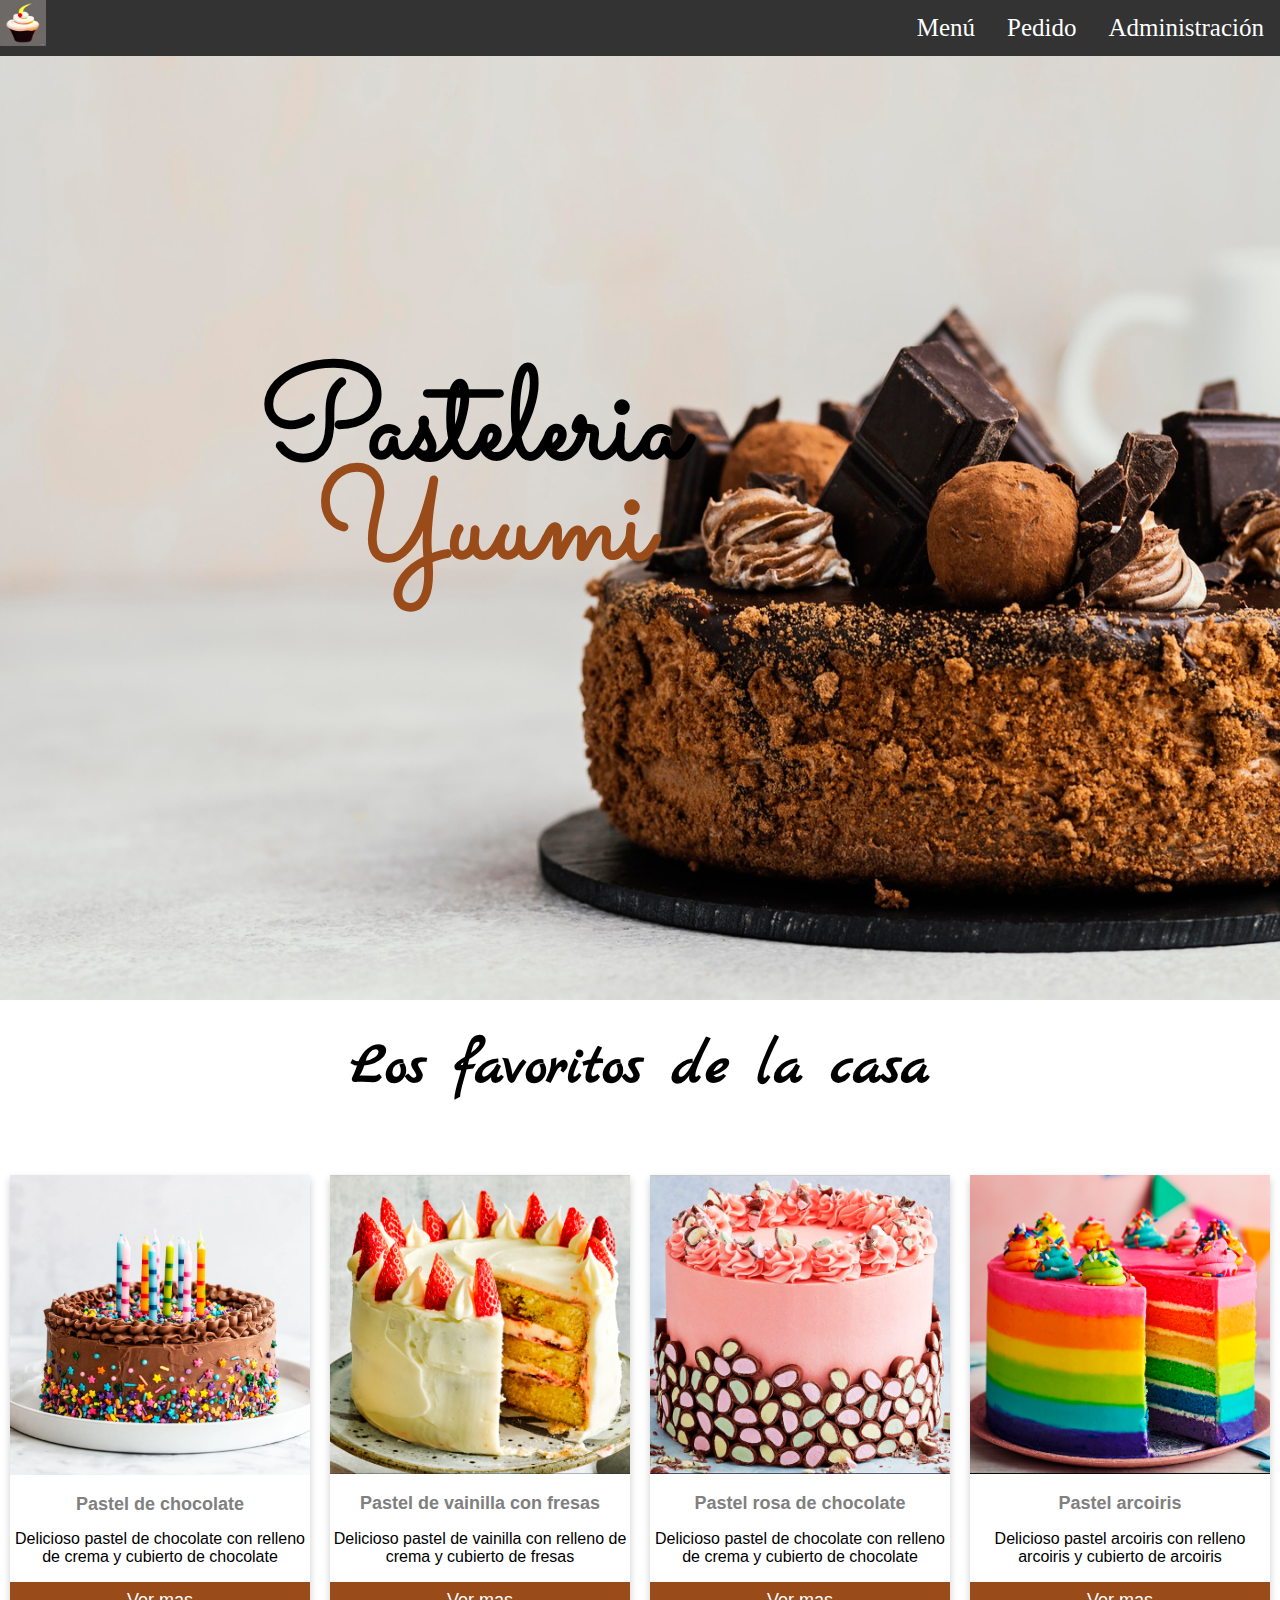
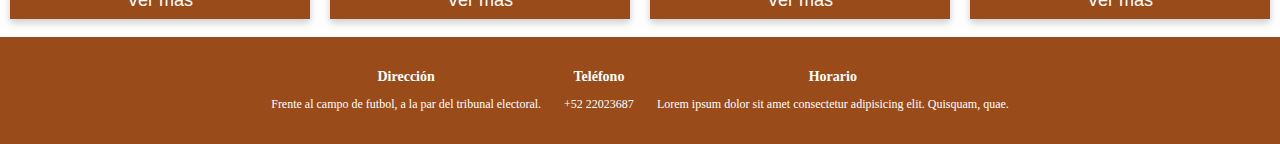
==== index.html @ 7bfe8bc9 "Practica Pasteleria" ====
<!DOCTYPE html>
<html lang="en">
<head>
    <meta charset="UTF-8">
    <meta http-equiv="X-UA-Compatible" content="IE=edge">
    <meta name="viewport" content="width=device-width, initial-scale=1.0">
    <link rel="stylesheet" href="./src/css/style.css">
    <!-- fonts -->
    <link rel="preconnect" href="https://fonts.googleapis.com">
    <link rel="preconnect" href="https://fonts.gstatic.com" crossorigin>
    <link href="https://fonts.googleapis.com/css2?family=Sacramento&display=swap" rel="stylesheet">
    <link href="https://fonts.googleapis.com/css2?family=Marck+Script&family=Sacramento&display=swap" rel="stylesheet">
    <title>Pasteleria Yuumi</title>
</head>
<body>
    <section class="banner">
        <nav class="fill">
            <ul class="horizontal">
                <li><img class="logo" src="src/img/logo.png" alt=""></li>
                <li><a href="src/view/admon.html">Administración</a></li>
                <li><a href="src/view/pedido.html">Pedido</a></li>
                <li><a href="./">Menú</a></li>
            </ul>          
        </nav>
       <h1 class="textoBanner">&emsp;&emsp;Pasteleria</h1>
       <h1 class="textoBanner1">&emsp;&emsp;&nbsp;&nbsp;Yuumi</h1>
    </section>
    <section>
        <h1 class="title middle">Los favoritos de la casa</h1>
        <div class="card-section">
            <!-- card 1-->
            <div class="card">
                <img class="card-img" src="src/img/pastel1.png" alt="">
                <h2 class="card-title">Pastel de chocolate</h2>
                <class="card-text">Delicioso pastel de chocolate con relleno de crema y cubierto de chocolate</p>
                <button class="card-btn">Ver mas</button>
            </div>
            <!-- card 2-->
            <div class="card">
                <img class="card-img" src="src/img/pastel2.png" alt="">
                <h2 class="card-title">Pastel de vainilla con fresas</h2>
                <p class="card-text">Delicioso pastel de vainilla con relleno de crema y cubierto de fresas</p>
                <button class="card-btn">Ver mas</button>
            </div>
            <!-- card 3-->
            <div class="card">
                <img class="card-img" src="src/img/pastel3.png" alt="">
                <h2 class="card-title">Pastel rosa de chocolate</h2>
                <p class="card-text">Delicioso pastel de chocolate con relleno de crema y cubierto de chocolate</p>
                <button class="card-btn">Ver mas</button>
            </div>
            <!-- card 4-->
            <div class="card">
                <img class="card-img" src="src/img/pastel4.png" alt="">
                <h2 class="card-title">Pastel arcoiris</h2>
                <p class="card-text">Delicioso pastel arcoiris con relleno arcoiris y cubierto de arcoiris</p>
                <button class="card-btn">Ver mas</button>
            </div>
    
        </div>
    </section>
    <br>
    <footer>
        <!-- Direction, Phone and opening hours -->
        <div class="footer-info">
            <div class="footer-info-item">
                <h2 class="footer-info-title">Dirección</h2>
                <p class="footer-info-text">Frente al campo de futbol, a la par del tribunal electoral.</p>
            </div>
            <div class="footer-info-item">
                <h2 class="footer-info-title">Teléfono</h2>
                <p class="footer-info-text">+52 22023687</p>
            </div>
            <div class="footer-info-item">
                <h2 class="footer-info-title">Horario</h2>
                <p class="footer-info-text">Lorem ipsum dolor sit amet consectetur adipisicing elit. Quisquam, quae.</p>
            </div>
    </footer>
</body>
</html>
---- src/css/style.css ----
html {
    min-height: 100%;
    position: relative;
}
body {
    margin: 0;
    margin-bottom: 40px;
}
footer {
    background-color: black;
    position: absolute;
    bottom: 0;
    width: 100%;
    height: 40px;
    color: white;
}

.title{
    font-size: 60px;
    text-align: center;
    margin-top: 10px;
    font-family: 'Marck Script', cursive;
}

.subtitle{
    font-size: 30px;
    text-align: center;
    margin-top: 10px;
    font-family: 'Marck Script', cursive;
}


/* Navbar */
.logo{
    float: left;
    width: 46px;
}

ul.horizontal {
    list-style-type: none;
    margin: 0;
    padding: 0;
    overflow: hidden;
    background-color: #333;
}

ul.horizontal li a {
    display: block;
    color: white;
    text-align: center;
    padding: 14px 16px;
    text-decoration: none;
    float: right;
    font-size: 25px;
}

/* Banner */

.banner{
    width: 100%;
    margin-bottom: 30px;
    background-image: url('/src/img/banner.png');
    background-size: cover;
    background-position: center;
    height: 1000px;    
}

.textoBanner{
    position: absolute;
    margin-top: 280px;
    width: 100%;
    font-size: 130px;
    font-family: 'Sacramento', cursive;
}
.textoBanner1{
    position: absolute;
    margin-top: 380px;
    width: 100%;
    font-size: 130px;
    color: #9a4b1a;
    font-family: 'Sacramento', cursive;
}

/* card */
.card-section{
    margin: 0 auto;
    width: 100%;
    display: flex;
    flex-wrap: wrap;
    justify-content: space-between;
}

.card {
    box-shadow: 0 4px 8px 0 rgba(0, 0, 0, 0.2);
    max-width: 300px;
    margin: auto;
    margin-top: 30px;
    text-align: center;
    font-family: arial;
}

.card:hover {
    box-shadow: 0 8px 16px 0 rgba(0, 0, 0, 0.2);
}

.card-img{
    width: 100%;
}

.card-title {
    color: grey;
    font-size: 18px;
}

.card-text {
    font-size: 16px;
}

.card-btn {
    border: none;
    outline: 0;
    display: inline-block;
    padding: 8px;
    color: white;
    background-color: #9a4b1a;
    text-align: center;
    cursor: pointer;
    width: 100%;
    font-size: 18px;
}

.card-btn:hover, a:hover {
    opacity: 0.7;
}

/* Form */

.form{
    margin: 0 auto;
    width: 50%;
    display: flex;
    flex-wrap: wrap;
    justify-content: space-between;
}

.user-details{
    width: 100%;
    margin: 0 auto;
}

.details{
    width: 100%;
    display: flex;
    flex-wrap: wrap;
    justify-content: space-between;
}

.button{
    border: none;
    outline: 0;
    display: inline-block;
    padding: 8px;
    color: white;
    background-color: #9a4b1a;
    text-align: center;
    cursor: pointer;
    width: 100%;
    font-size: 18px;
    margin-top: 10px;
}

.input-box input{
    width: 100%;
    padding: 10px;
    font-size: 16px;
    color: #333;
    margin-bottom: 5px;
    border: none;
    border-bottom: 1px solid #9a4b1a;
    outline: none;
    background: transparent;
}

.input-box label{
    position: absolute;
    top: 0;
    left: 0;
    padding: 10px 0;
    font-size: 16px;
    color: #999;
    pointer-events: none;
    transition: .5s;
}

.input-box input:focus ~ label,
.input-box input:valid ~ label{
    top: -18px;
    left: 0;
    color: #9a4b1a;
    font-size: 12px;
}

.detailCheck{
    font-size: 20px;
    margin: 10px;
}

.sabores label{
    font-size: 20px;
    margin-right: 10px;
}

.adornos label{
    font-size: 20px;
    margin-right: 10px;
}

/* Tablas */

.flex{
    display: flex;
    flex-wrap: wrap;
    justify-content: space-around;
}

.flex2{
    display: flex;
    flex-wrap: wrap;
    justify-content: space-evenly;
}

.tabla {
    border-collapse: collapse;
    margin: 25px 0;
    font-size: 0.9em;
    font-family: sans-serif;
    box-shadow: 0 0 20px rgba(0, 0, 0, 0.15);
}

.tabla thead tr {
    background-color: #009879;
    color: #ffffff;
    text-align: left;
}

.tabla th,
.tabla td {
    padding: 12px 15px;
}

.tabla tbody tr {
    border-bottom: 1px solid #dddddd;
}

.tabla tbody tr:nth-of-type(even) {
    background-color: #f3f3f3;
}

.tabla tbody tr:last-of-type {
    border-bottom: 2px solid #009879;
}

/* Footer */
.footer-info{
    background-color: #9a4b1a;
    color: white;
    padding: 20px;
    text-align: center;
    font-size: 12px;
}

.footer-info-item{
    display: inline-block;
    margin: 0 10px;
}

.footer-info-title{
    font-size: 14px;
    font-weight: bold;
}

.footer-info-text{
    font-size: 12px;
}
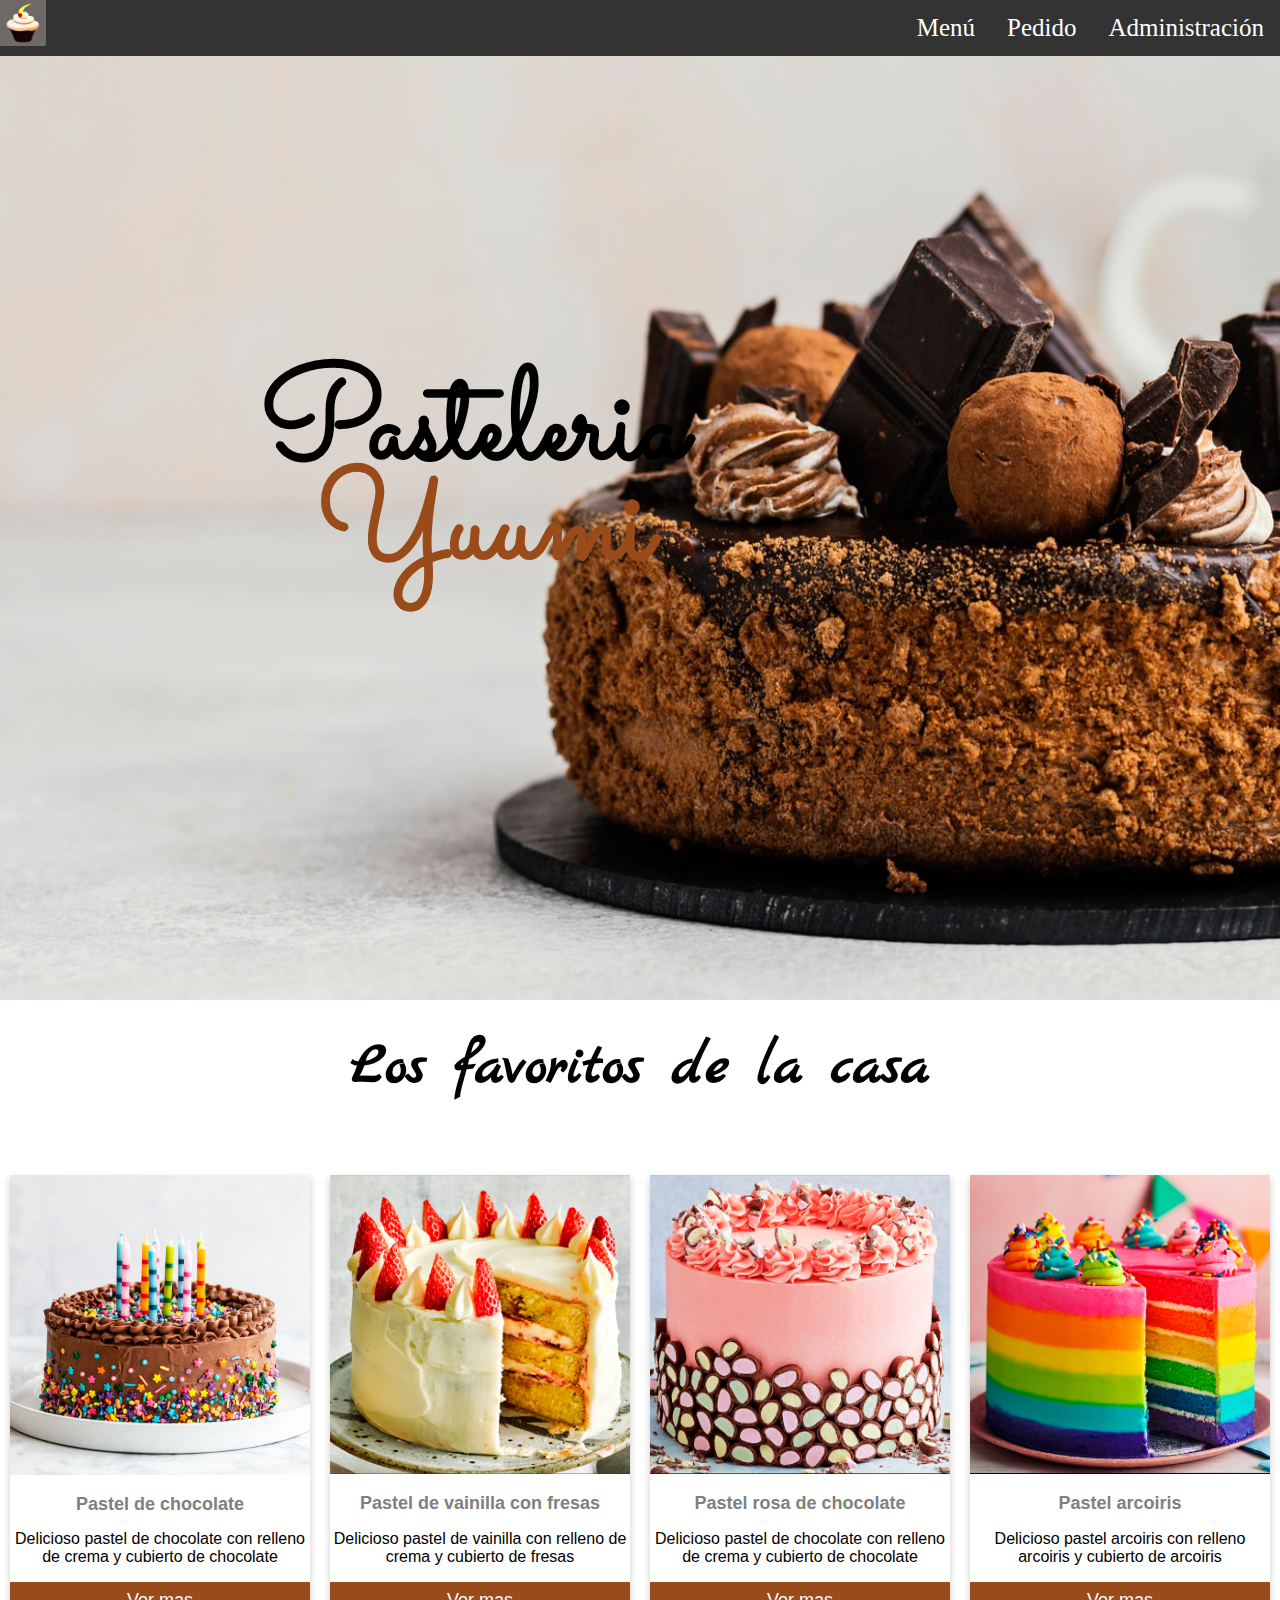
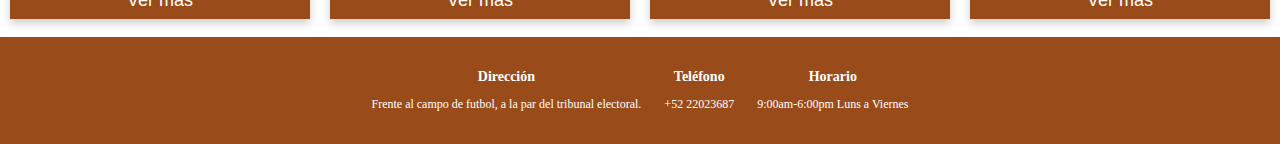
==== commit 9bd8d1af: "Fix banner" ====
--- a/index.html
+++ b/index.html
@@ -73,7 +73,7 @@
             </div>
             <div class="footer-info-item">
                 <h2 class="footer-info-title">Horario</h2>
-                <p class="footer-info-text">Lorem ipsum dolor sit amet consectetur adipisicing elit. Quisquam, quae.</p>
+                <p class="footer-info-text">9:00am-6:00pm Luns a Viernes</p>
             </div>
     </footer>
 </body>
--- a/src/css/style.css
+++ b/src/css/style.css
@@ -59,10 +59,10 @@
 .banner{
     width: 100%;
     margin-bottom: 30px;
-    background-image: url('/src/img/banner.png');
     background-size: cover;
     background-position: center;
-    height: 1000px;    
+    height: 1000px;
+    background-image: url('../img/banner2.png');
 }
 
 .textoBanner{
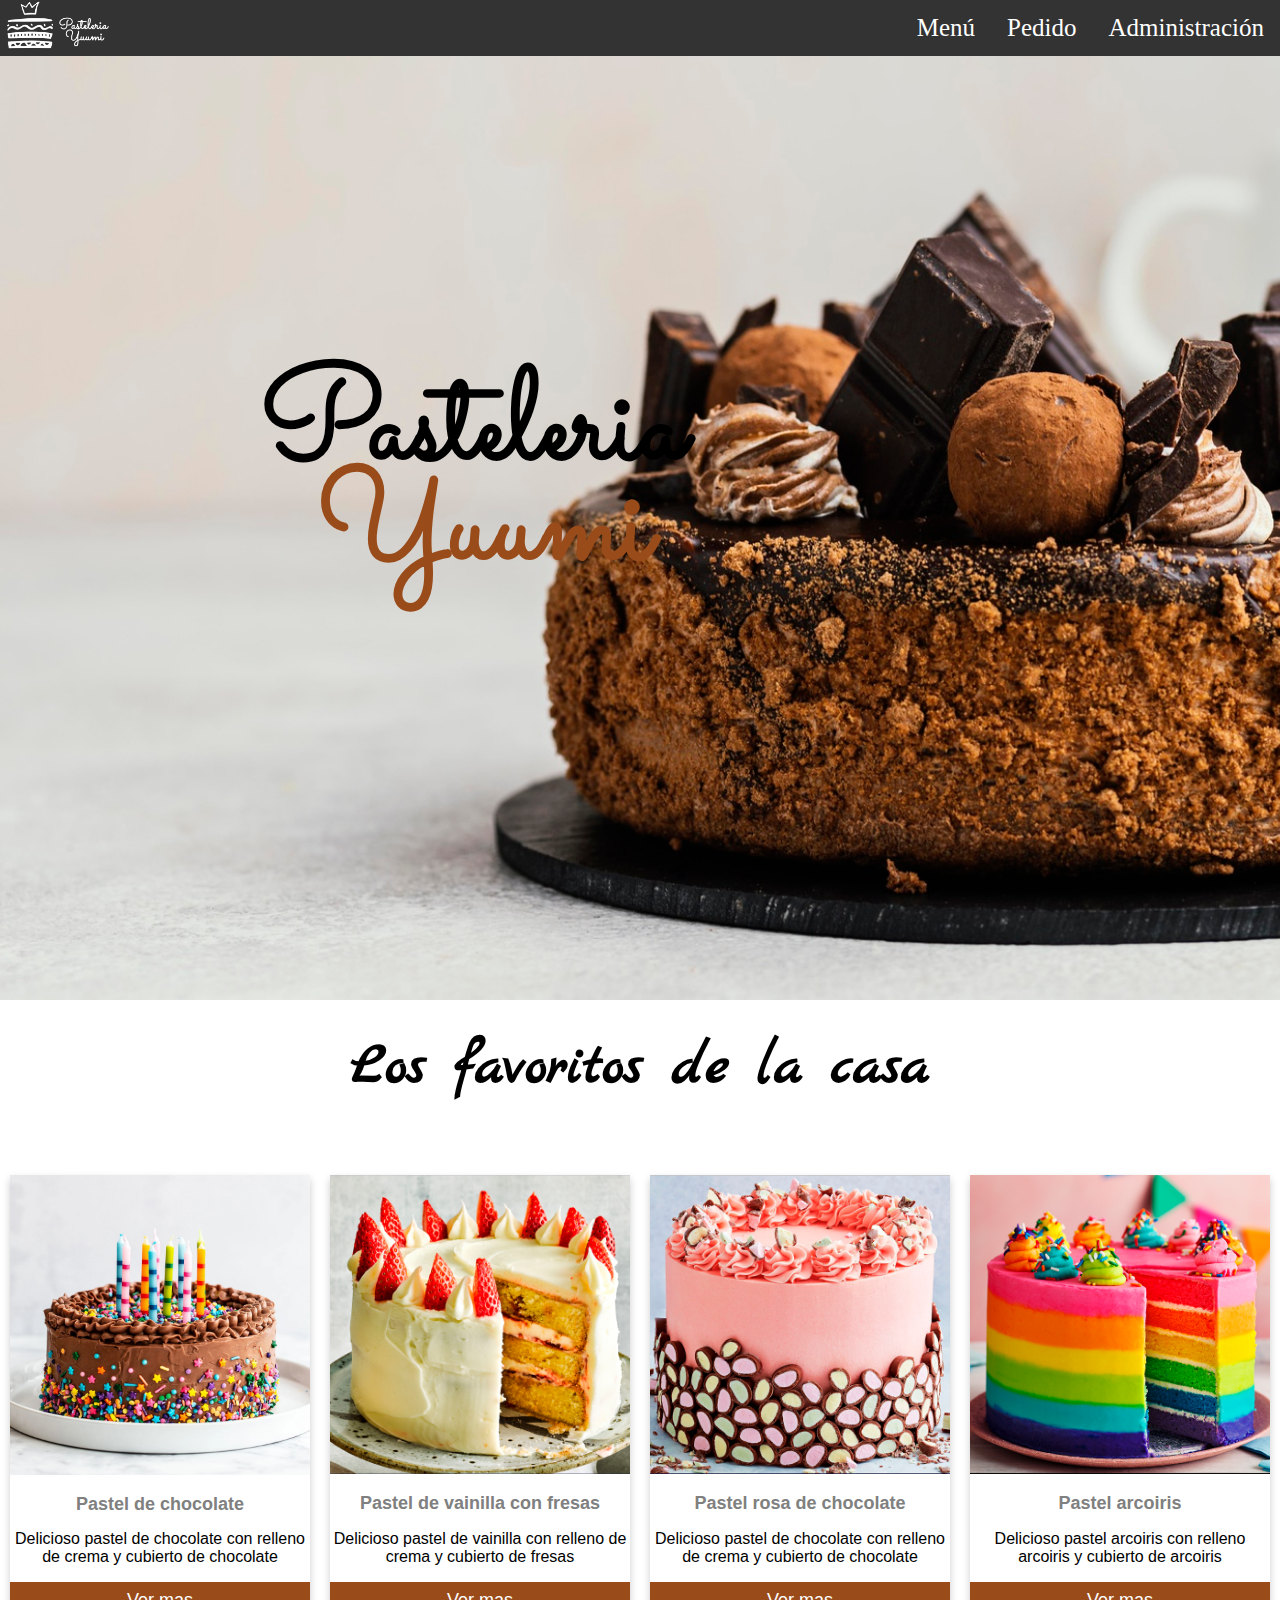
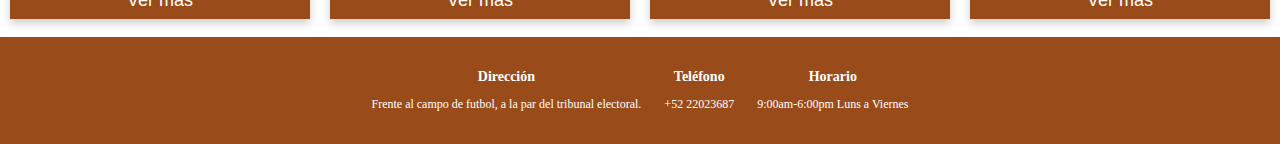
==== commit 568de395: "Actualización del logo" ====
--- a/index.html
+++ b/index.html
@@ -13,7 +13,7 @@
     <title>Pasteleria Yuumi</title>
 </head>
 <body>
-    <section class="banner">
+    <section class="banner" style="background-image: url('src/img/banner2.png');">
         <nav class="fill">
             <ul class="horizontal">
                 <li><img class="logo" src="src/img/logo.png" alt=""></li>
--- a/src/css/style.css
+++ b/src/css/style.css
@@ -33,7 +33,8 @@
 /* Navbar */
 .logo{
     float: left;
-    width: 46px;
+    height: 50px;
+    margin-left: 5px;
 }
 
 ul.horizontal {
@@ -62,7 +63,6 @@
     background-size: cover;
     background-position: center;
     height: 1000px;
-    background-image: url('../img/banner2.png');
 }
 
 .textoBanner{
